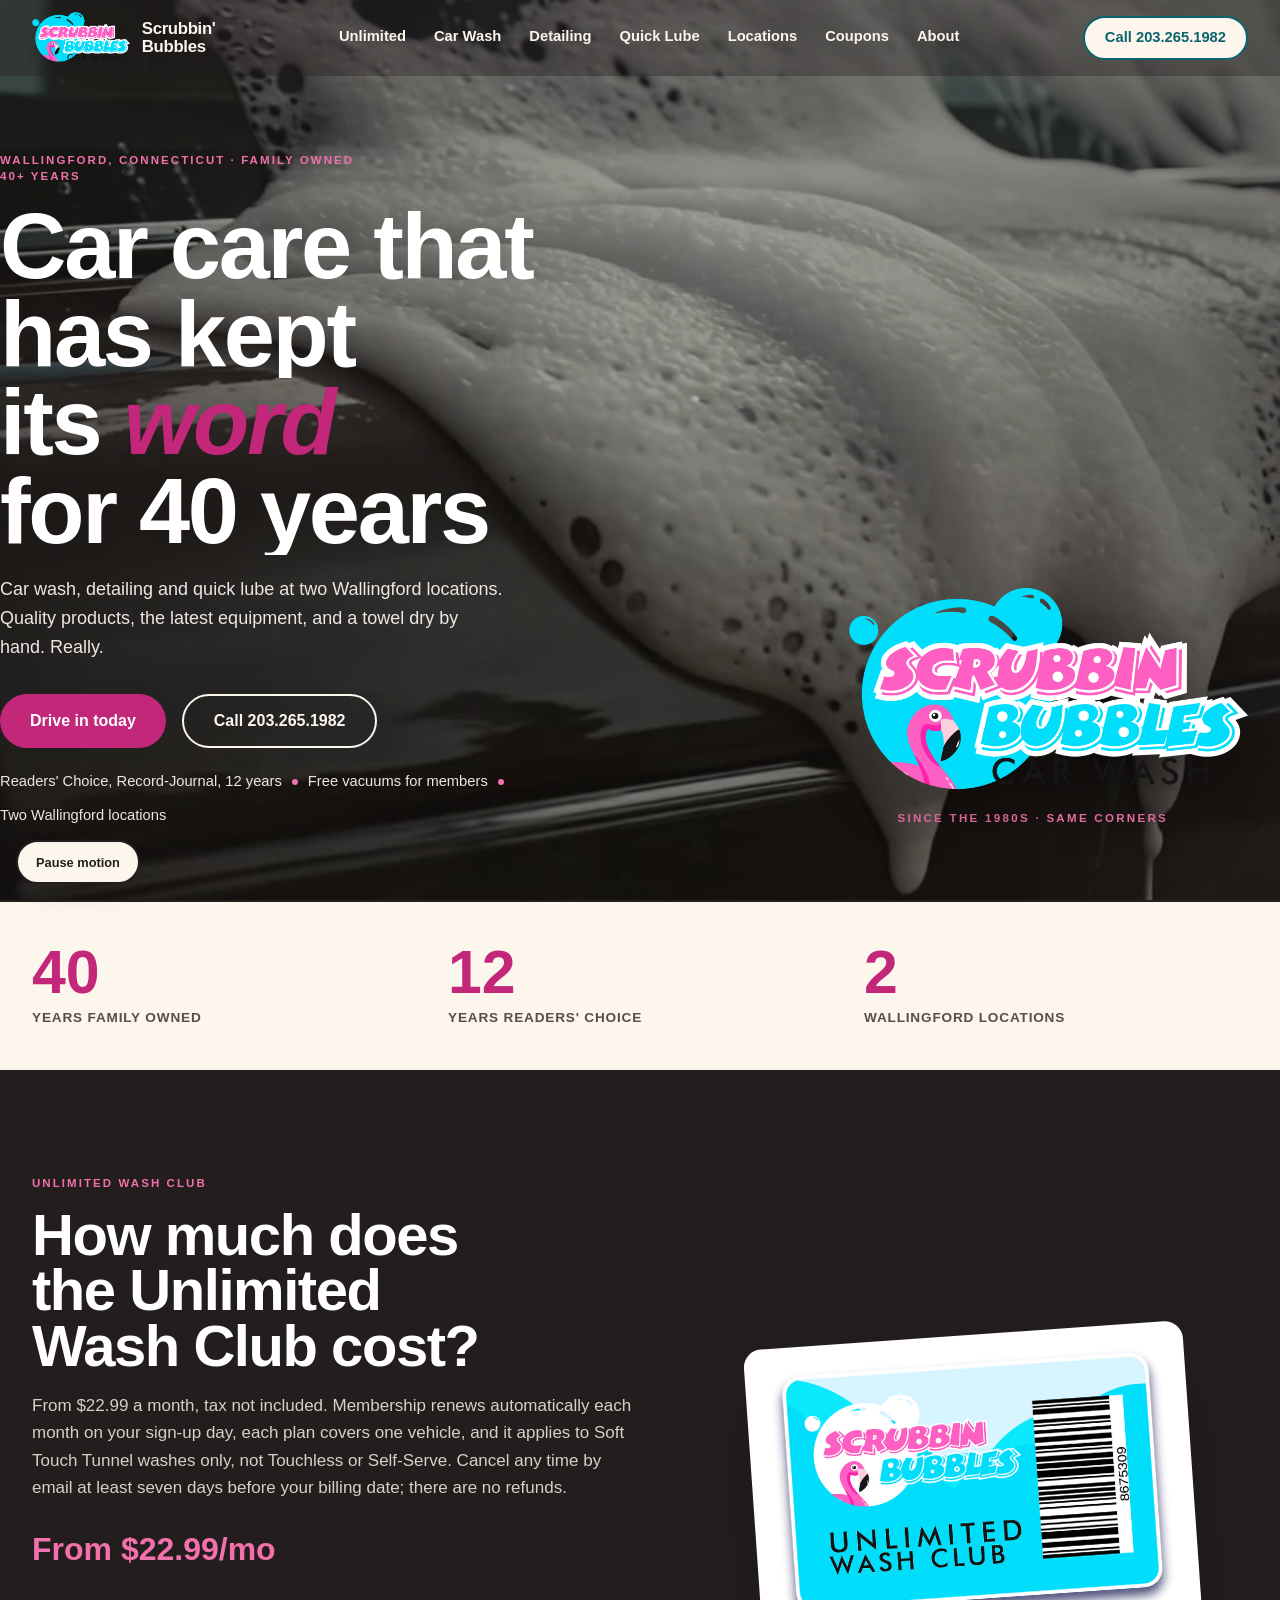
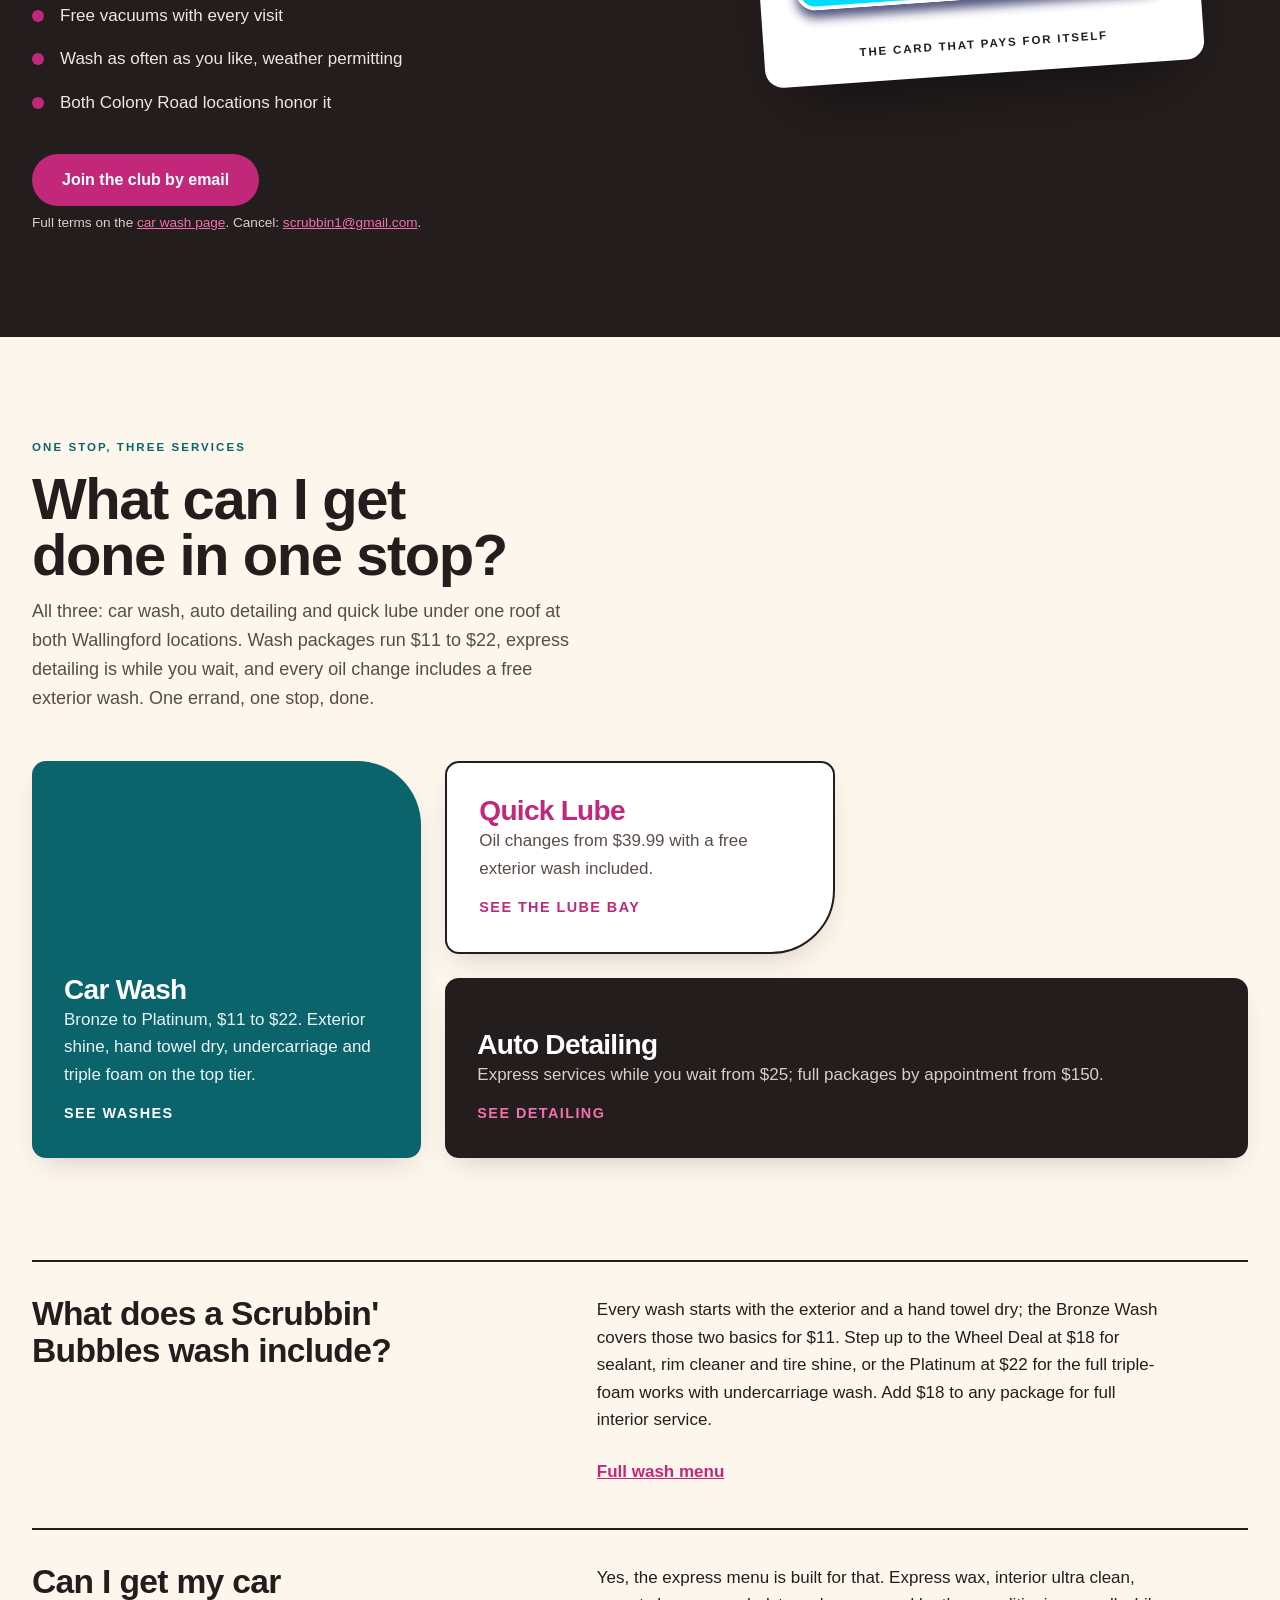
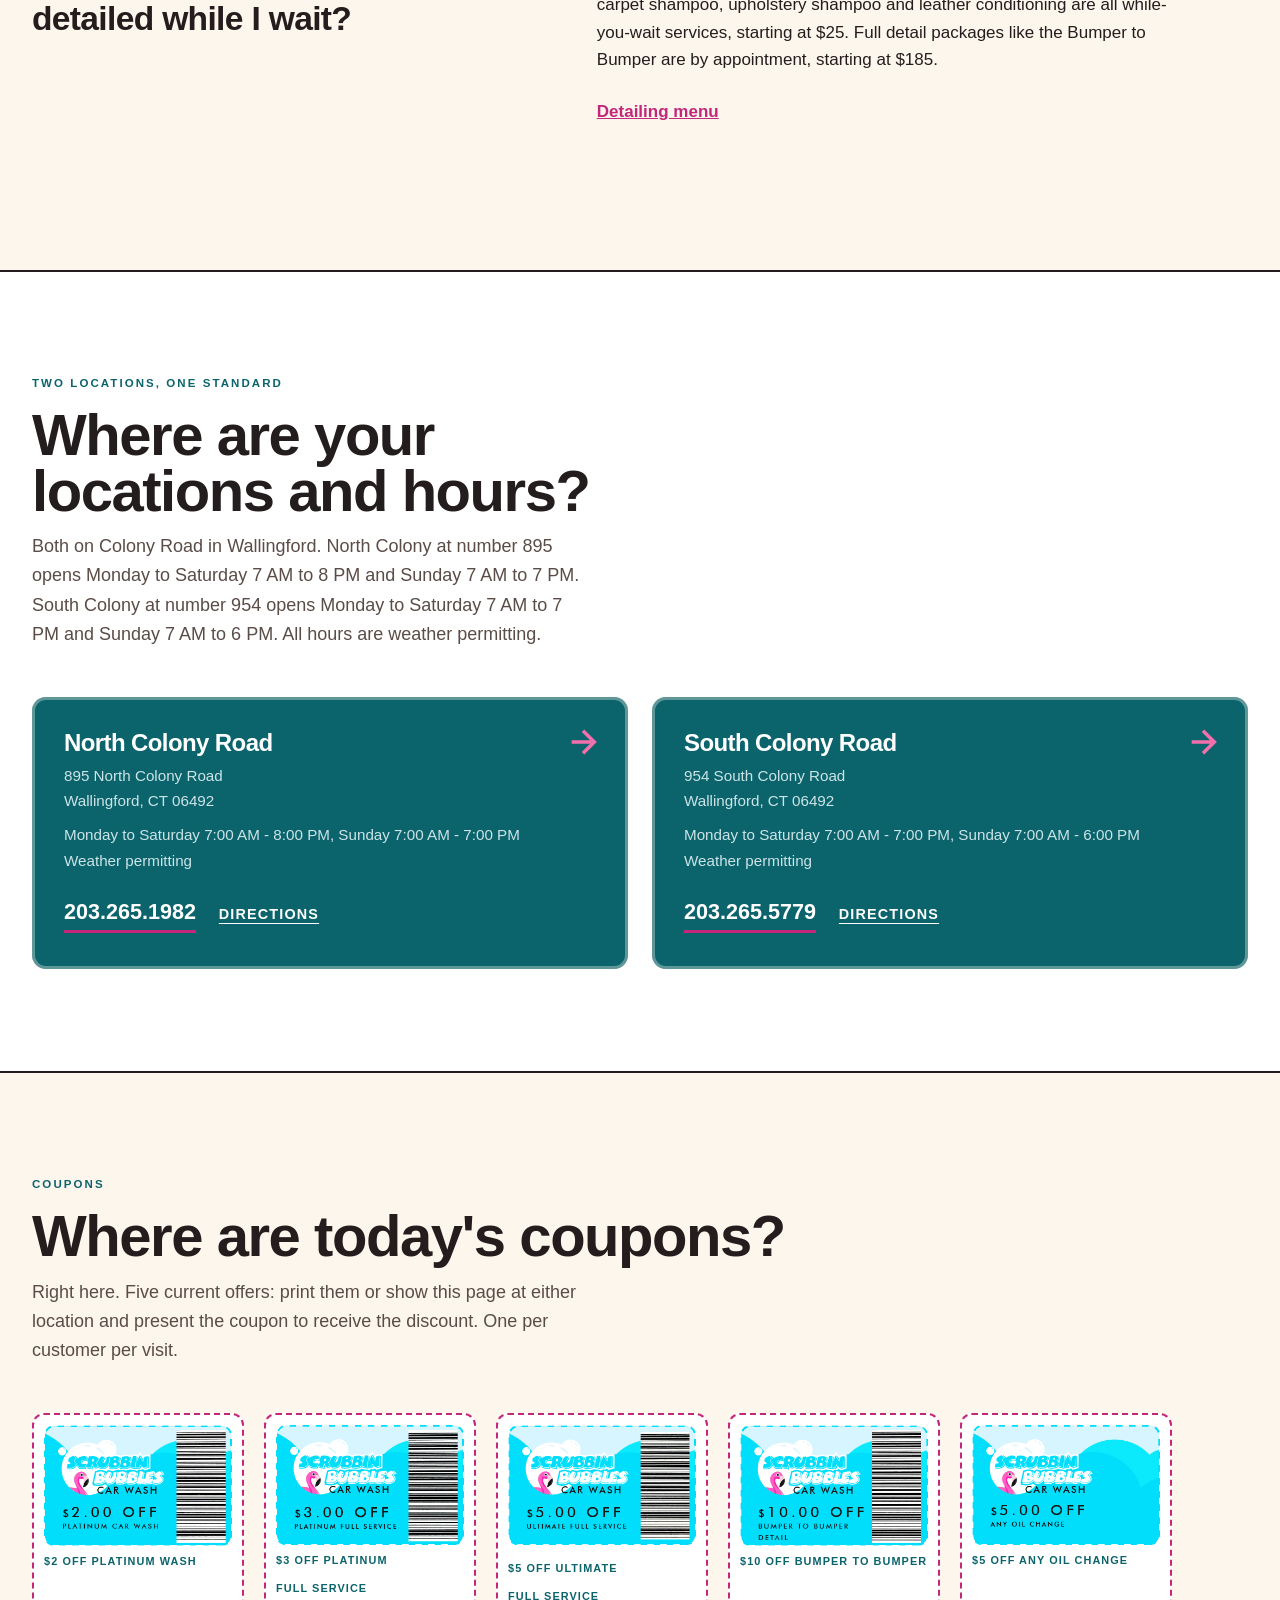
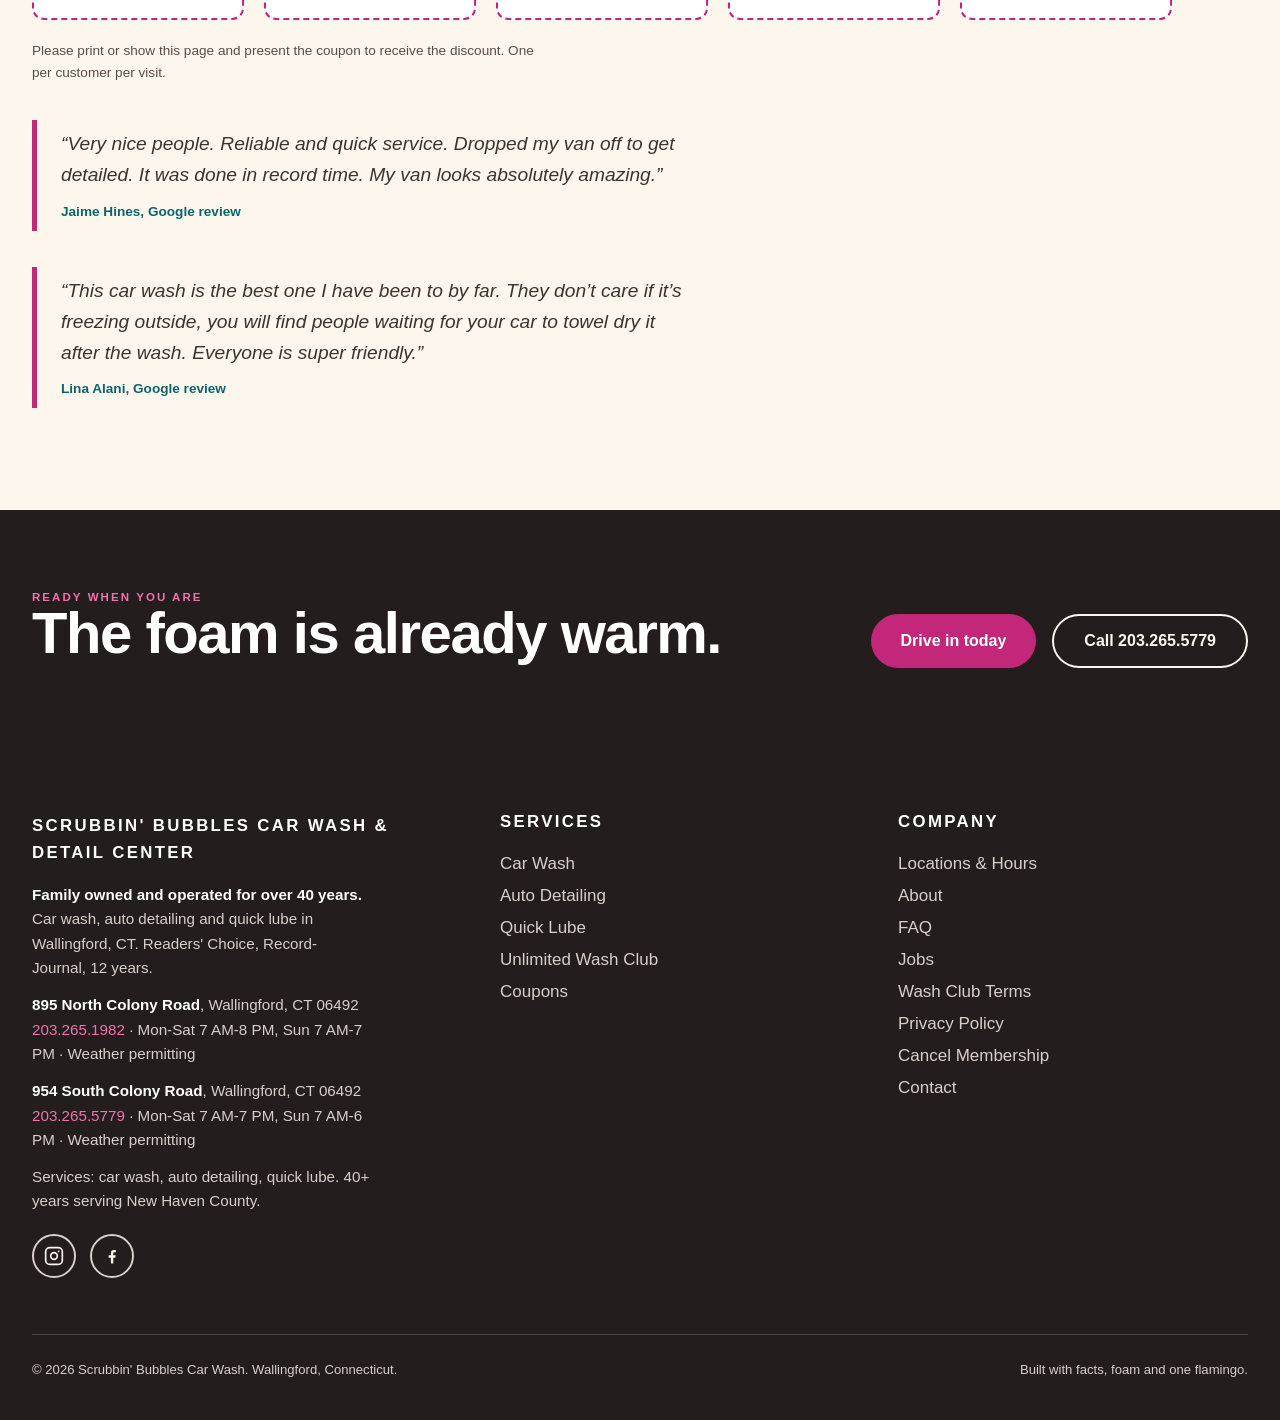
==== index.html @ e3d6b5d7 "cinematic site engine v2 build" ====
<!DOCTYPE html>
<html lang="en">
<head>
<meta charset="utf-8">
<meta name="viewport" content="width=device-width, initial-scale=1">
<title>Car Wash &amp; Detailing in North Haven, CT | Scrubbin' Bubbles</title>
<meta name="description" content="40+ years keeping cars spotless in North Haven and Wallingford. Wash, detail and quick lube at one stop. See today's coupons.">
<meta name="build-id" content="scrubbinbubbles-2026-09-23">
<link rel="canonical" href="https://www.scrubbinbubblescarwash.com/">
<meta property="og:type" content="website">
<meta property="og:site_name" content="Scrubbin' Bubbles Car Wash">
<meta property="og:title" content="Car Wash &amp; Detailing in North Haven, CT | Scrubbin' Bubbles">
<meta property="og:description" content="40+ years keeping cars spotless in North Haven and Wallingford. Wash, detail and quick lube at one stop. See today's coupons.">
<meta property="og:url" content="https://www.scrubbinbubblescarwash.com/">
<meta property="og:image" content="https://www.scrubbinbubblescarwash.com/assets/og/home.jpg">
<meta property="og:image:width" content="1200">
<meta property="og:image:height" content="630">
<meta name="twitter:card" content="summary_large_image">
<meta name="twitter:title" content="Car Wash &amp; Detailing in North Haven, CT | Scrubbin' Bubbles">
<meta name="twitter:description" content="40+ years keeping cars spotless in North Haven and Wallingford. Wash, detail and quick lube at one stop. See today's coupons.">
<meta name="twitter:image" content="https://www.scrubbinbubblescarwash.com/assets/og/home.jpg">
<link rel="icon" type="image/png" sizes="32x32" href="assets/favicon-32.png">
<link rel="icon" type="image/png" href="assets/favicon.png">
<link rel="apple-touch-icon" href="assets/apple-touch-icon.png">
<link rel="preload" href="assets/fonts/bricolage-normal.woff2" as="font" type="font/woff2" crossorigin>
<link rel="preload" href="assets/fonts/publicsans-normal.woff2" as="font" type="font/woff2" crossorigin>
<link rel="stylesheet" href="css/styles.css">
<script type="application/ld+json">
{
  "@context": "https://schema.org",
  "@graph": [
    {
      "@type": "AutoWash",
      "url": "https://www.scrubbinbubblescarwash.com/locations/",
      "image": "https://www.scrubbinbubblescarwash.com/assets/og/locations.jpg",
      "priceRange": "$11-$185",
      "@id": "https://www.scrubbinbubblescarwash.com/locations/#north-colony",
      "name": "Scrubbin Bubbles Car Wash & Detail Center - North Colony Road",
      "address": {
        "@type": "PostalAddress",
        "streetAddress": "895 North Colony Road",
        "addressLocality": "Wallingford",
        "addressRegion": "CT",
        "postalCode": "06492",
        "addressCountry": "US"
      },
      "telephone": "+1-203-265-1982",
      "description": "Car wash, auto detailing and quick lube. Hours are weather permitting.",
      "openingHoursSpecification": [
        {
          "@type": "OpeningHoursSpecification",
          "dayOfWeek": [
            "Monday",
            "Tuesday",
            "Wednesday",
            "Thursday",
            "Friday",
            "Saturday"
          ],
          "opens": "07:00",
          "closes": "20:00"
        },
        {
          "@type": "OpeningHoursSpecification",
          "dayOfWeek": "Sunday",
          "opens": "07:00",
          "closes": "19:00"
        }
      ]
    },
    {
      "@type": "AutoWash",
      "url": "https://www.scrubbinbubblescarwash.com/locations/",
      "image": "https://www.scrubbinbubblescarwash.com/assets/og/locations.jpg",
      "priceRange": "$11-$185",
      "@id": "https://www.scrubbinbubblescarwash.com/locations/#south-colony",
      "name": "Scrubbin Bubbles Car Wash & Detail Center - South Colony Road",
      "address": {
        "@type": "PostalAddress",
        "streetAddress": "954 South Colony Road",
        "addressLocality": "Wallingford",
        "addressRegion": "CT",
        "postalCode": "06492",
        "addressCountry": "US"
      },
      "telephone": "+1-203-265-5779",
      "description": "Car wash, auto detailing and quick lube. Hours are weather permitting.",
      "openingHoursSpecification": [
        {
          "@type": "OpeningHoursSpecification",
          "dayOfWeek": [
            "Monday",
            "Tuesday",
            "Wednesday",
            "Thursday",
            "Friday",
            "Saturday"
          ],
          "opens": "07:00",
          "closes": "19:00"
        },
        {
          "@type": "OpeningHoursSpecification",
          "dayOfWeek": "Sunday",
          "opens": "07:00",
          "closes": "18:00"
        }
      ]
    },
    {
      "@type": "Organization",
      "@id": "https://www.scrubbinbubblescarwash.com/#org",
      "name": "Scrubbin Bubbles Car Wash & Detail Center",
      "url": "https://www.scrubbinbubblescarwash.com/",
      "logo": "https://www.scrubbinbubblescarwash.com/assets/logo.png",
      "email": "scrubbin1@gmail.com",
      "sameAs": [
        "https://www.facebook.com/profile.php?id=100060578054810",
        "https://www.instagram.com/scrubbinbubblescarwash/"
      ]
    },
    {
      "@type": "WebSite",
      "@id": "https://www.scrubbinbubblescarwash.com/#site",
      "name": "Scrubbin' Bubbles Car Wash",
      "url": "https://www.scrubbinbubblescarwash.com/",
      "publisher": {
        "@id": "https://www.scrubbinbubblescarwash.com/#org"
      }
    }
  ]
}
</script>
</head>
<body>
<a class="skip" href="#main">Skip to content</a>
<header class="site-head">
  <div class="bar">
    <a class="brand" href="/" aria-label="Scrubbin' Bubbles Car Wash home">
      <img src="assets/logo.png" alt="Scrubbin' Bubbles flamingo logo" width="1486" height="790">
      <b>Scrubbin'<br>Bubbles</b>
    </a>
    <nav aria-label="Primary">
      <ul class="nav-links"><li><a href="/#wash-club">Unlimited</a></li><li><a href="/car-wash/">Car Wash</a></li><li><a href="/detailing/">Detailing</a></li><li><a href="/quick-lube/">Quick Lube</a></li><li><a href="/locations/">Locations</a></li><li><a href="/#coupons">Coupons</a></li><li><a href="/about/">About</a></li></ul>
    </nav>
    <a class="phone-pill" href="tel:+12032651982">Call&nbsp;203.265.1982</a>
    <button type="button" class="menu-btn" id="menuBtn" aria-expanded="false" aria-controls="mobilePanel">Menu</button>
  </div>
</header>
<nav class="mobile-panel" id="mobilePanel" aria-label="Mobile">
  <ul><li><a href="/#wash-club">Unlimited</a></li><li><a href="/car-wash/">Car Wash</a></li><li><a href="/detailing/">Detailing</a></li><li><a href="/quick-lube/">Quick Lube</a></li><li><a href="/locations/">Locations</a></li><li><a href="/#coupons">Coupons</a></li><li><a href="/about/">About</a></li><li><a href="tel:+12032651982">Call&nbsp;203.265.1982</a></li></ul>
</nav>
<main id="main">

<section class="hero">
  <div class="hero-media">
    <video autoplay muted loop playsinline preload="metadata" poster="assets/poster.jpg" aria-hidden="true" tabindex="-1">
      <source src="assets/hero_loop.mp4" type="video/mp4">
    </video>
    <div class="hero-scrim"></div>
  </div>
  <div class="hero-in wrap">
    <div class="hero-grid">
      <div>
        <p class="eyebrow on-ink">Wallingford, Connecticut · Family owned 40+ years</p>
        <h1 class="disp " data-mask><span class="mask"><span class="mask-in">Car care that has kept</span></span><span class="mask"><span class="mask-in">its <em class="swash">word</em></span></span><span class="mask"><span class="mask-in">for 40 years</span></span></h1>
        <p class="lede">Car wash, detailing and quick lube at two Wallingford locations. Quality products, the latest equipment, and a towel dry by hand. Really.</p>
        <div class="hero-ctas">
          <a class="btn btn-primary" href="/locations/">Drive in today</a>
          <a class="btn btn-ghost" href="tel:+12032651982">Call&nbsp;203.265.1982</a>
        </div>
        <p class="proofline"><span>Readers' Choice, Record-Journal, 12 years</span><span class="dot"></span><span>Free vacuums for members</span><span class="dot"></span><span>Two Wallingford locations</span></p>
      </div>
      <div class="perch">
        <img src="assets/logo.png" alt="The Scrubbin' Bubbles flamingo, perched in its bubble" width="1486" height="790" fetchpriority="high">
        <p class="since">Since the 1980s · Same corners</p>
      </div>
    </div>
  </div>
</section>

<div class="strip">
  <div class="wrap strip-grid">
    <div class="stat"><b class="num" data-count="40" data-suffix="+">40+</b><span>Years family owned</span></div>
    <div class="stat"><b class="num" data-count="12">12</b><span>Years Readers' Choice</span></div>
    <div class="stat"><b class="num" data-count="2">2</b><span>Wallingford locations</span></div>
  </div>
</div>

<section class="club on-ink" id="wash-club">
  <div class="wrap club-grid">
    <div>
      <p class="eyebrow on-ink">Unlimited Wash Club</p>
      <h2 class="disp">How much does the Unlimited Wash Club cost?</h2>
      <p class="ans">From $22.99 a month, tax not included. Membership renews automatically each month on your sign-up day, each plan covers one vehicle, and it applies to Soft Touch Tunnel washes only, not Touchless or Self-Serve. Cancel any time by email at least seven days before your billing date; there are no refunds.</p>
      <p class="price num">From $22.99/mo</p>
      <ul class="perks">
        <li>Free vacuums with every visit</li>
        <li>Wash as often as you like, weather permitting</li>
        <li>Both Colony Road locations honor it</li>
      </ul>
      <a class="btn btn-primary" href="mailto:scrubbin1@gmail.com?subject=Wash%20Club%20Signup">Join the club by email</a>
      <p class="terms-note">Full terms on the <a href="/car-wash/#terms">car wash page</a>. Cancel: <a href="mailto:scrubbin1@gmail.com?subject=Membership%20Cancellation">scrubbin1@gmail.com</a>.</p>
    </div>
    <figure class="club-plate rise">
      <img src="assets/membership_card_art.png" alt="Scrubbin' Bubbles wash club membership card art" width="1200" height="804" loading="lazy">
      <figcaption>The card that pays for itself</figcaption>
    </figure>
  </div>
</section>

<section id="services">
  <div class="wrap">
    <div class="sec-head">
      <p class="eyebrow">One stop, three services</p>
      <h2 class="disp">What can I get done in one stop?</h2>
      <p class="lede">All three: car wash, auto detailing and quick lube under one roof at both Wallingford locations. Wash packages run $11 to $22, express detailing is while you wait, and every oil change includes a free exterior wash. One errand, one stop, done.</p>
    </div>
    <div class="tiles" data-rises>
      <a class="tile-wash rise" href="/car-wash/">
        <h3>Car Wash</h3>
        <p>Bronze to Platinum, $11 to $22. Exterior shine, hand towel dry, undercarriage and triple foam on the top tier.</p>
        <span class="tile-go">See washes</span>
      </a>
      <a class="tile-lube rise" href="/quick-lube/">
        <h3>Quick Lube</h3>
        <p>Oil changes from $39.99 with a free exterior wash included.</p>
        <span class="tile-go">See the lube bay</span>
      </a>
      <a class="tile-detail rise" href="/detailing/">
        <h3>Auto Detailing</h3>
        <p>Express services while you wait from $25; full packages by appointment from $150.</p>
        <span class="tile-go">See detailing</span>
      </a>
    </div>
  </div>
</section>

<section class="pt-0">
  <div class="wrap">
    <div class="qa reveal"><h2>What does a Scrubbin' Bubbles wash include?</h2><div class="ans"><p>Every wash starts with the exterior and a hand towel dry; the Bronze Wash covers those two basics for $11. Step up to the Wheel Deal at $18 for sealant, rim cleaner and tire shine, or the Platinum at $22 for the full triple-foam works with undercarriage wash. Add $18 to any package for full interior service.</p><a class="go" href="/car-wash/">Full wash menu</a></div></div>
    <div class="qa reveal"><h2>Can I get my car detailed while I wait?</h2><div class="ans"><p>Yes, the express menu is built for that. Express wax, interior ultra clean, carpet shampoo, upholstery shampoo and leather conditioning are all while-you-wait services, starting at $25. Full detail packages like the Bumper to Bumper are by appointment, starting at $185.</p><a class="go" href="/detailing/">Detailing menu</a></div></div>
  </div>
</section>

<section id="locations" class="band-white band-edges">
  <div class="wrap">
    <div class="sec-head">
      <p class="eyebrow">Two locations, one standard</p>
      <h2 class="disp">Where are your locations and hours?</h2>
      <p class="lede">Both on Colony Road in Wallingford. North Colony at number 895 opens Monday to Saturday 7 AM to 8 PM and Sunday 7 AM to 7 PM. South Colony at number 954 opens Monday to Saturday 7 AM to 7 PM and Sunday 7 AM to 6 PM. All hours are weather permitting.</p>
    </div>
    <div class="signs" data-rises>
      <div class="sign-n rise">
  <svg class="sign-arrow" viewBox="0 0 24 24" fill="none" stroke="#f270ac" stroke-width="2.5" aria-hidden="true"><path d="M4 12h14M12 4l8 8-8 8"/></svg>
  <h3>North Colony Road</h3>
  <p>895 North Colony Road<br>Wallingford, CT 06492</p>
  <p class="sign-hrs num">Monday to Saturday 7:00 AM - 8:00 PM, Sunday 7:00 AM - 7:00 PM<br>Weather permitting</p>
  <a class="sign-tel num" href="tel:+12032651982">203.265.1982</a>
  <a class="sign-dir" href="https://www.google.com/maps/place/895+N+Colony+Rd,+Wallingford,+CT+06492" rel="noopener">Directions </a>
</div>
      <div class="sign-s rise">
  <svg class="sign-arrow" viewBox="0 0 24 24" fill="none" stroke="#f270ac" stroke-width="2.5" aria-hidden="true"><path d="M4 12h14M12 4l8 8-8 8"/></svg>
  <h3>South Colony Road</h3>
  <p>954 South Colony Road<br>Wallingford, CT 06492</p>
  <p class="sign-hrs num">Monday to Saturday 7:00 AM - 7:00 PM, Sunday 7:00 AM - 6:00 PM<br>Weather permitting</p>
  <a class="sign-tel num" href="tel:+12032655779">203.265.5779</a>
  <a class="sign-dir" href="https://www.google.com/maps/place/954+S+Colony+Rd,+Wallingford,+CT+06492" rel="noopener">Directions </a>
</div>
    </div>
  </div>
</section>

<section id="coupons">
  <div class="wrap">
    <div class="sec-head">
      <p class="eyebrow">Coupons</p>
      <h2 class="disp">Where are today's coupons?</h2>
      <p class="lede">Right here. Five current offers: print them or show this page at either location and present the coupon to receive the discount. One per customer per visit.</p>
    </div>
    <div class="coupon-rail" data-rises>
      <a class="coupon-a rise" href="assets/coupon_2.png"><img src="assets/coupon_2.png" alt="Coupon: $2.00 off Platinum Car Wash" width="346" height="222" loading="lazy"><span class="coupon-cap">$2 off Platinum Wash</span></a>
      <a class="coupon-b rise" href="assets/coupon_3.png"><img src="assets/coupon_3.png" alt="Coupon: $3.00 off Platinum Full Service" width="346" height="221" loading="lazy"><span class="coupon-cap">$3 off Platinum Full Service</span></a>
      <a class="coupon-c rise" href="assets/coupon_5.png"><img src="assets/coupon_5.png" alt="Coupon: $5.00 off Ultimate Full Service" width="346" height="236" loading="lazy"><span class="coupon-cap">$5 off Ultimate Full Service</span></a>
      <a class="coupon-d rise" href="assets/coupon_1.png"><img src="assets/coupon_1.png" alt="Coupon: $10.00 off Bumper to Bumper Detail" width="346" height="222" loading="lazy"><span class="coupon-cap">$10 off Bumper to Bumper</span></a>
      <a class="coupon-e rise" href="assets/coupon_4.png"><img src="assets/coupon_4.png" alt="Coupon: $5.00 off any oil change" width="346" height="221" loading="lazy"><span class="coupon-cap">$5 off any oil change</span></a>
    </div>
    <p class="coupon-terms">Please print or show this page and present the coupon to receive the discount. One per customer per visit.</p>
    <blockquote class="quote reveal">
      <p>&ldquo;Very nice people. Reliable and quick service. Dropped my van off to get detailed. It was done in record time. My van looks absolutely amazing.&rdquo;</p>
      <cite>Jaime Hines, Google review</cite>
    </blockquote>
    <blockquote class="quote reveal">
      <p>&ldquo;This car wash is the best one I have been to by far. They don&rsquo;t care if it&rsquo;s freezing outside, you will find people waiting for your car to towel dry it after the wash. Everyone is super friendly.&rdquo;</p>
      <cite>Lina Alani, Google review</cite>
    </blockquote>
  </div>
</section>

<section class="on-ink band-ink">
  <div class="wrap cta-band-in">
    <div>
      <p class="eyebrow on-ink">Ready when you are</p>
      <h2 class="disp cta-band-h2">The foam is already warm.</h2>
    </div>
    <div class="cta-row">
      <a class="btn btn-primary" href="/locations/">Drive in today</a>
      <a class="btn btn-ghost" href="tel:+12032655779">Call&nbsp;203.265.5779</a>
    </div>
  </div>
</section>

</main>
<footer class="site-foot">
  <div class="wrap">
    <div class="foot-grid">
      <div>
        <h2>Scrubbin' Bubbles Car Wash &amp; Detail Center</h2>
        <ul class="facts">
          <li><b>Family owned and operated for over 40 years.</b> Car wash, auto detailing and quick lube in Wallingford, CT. Readers' Choice, Record-Journal, 12 years.</li>
          <li><b>895 North Colony Road</b>, Wallingford, CT 06492<br><a href="tel:+12032651982">203.265.1982</a> · Mon-Sat 7 AM-8 PM, Sun 7 AM-7 PM · Weather permitting</li>
          <li><b>954 South Colony Road</b>, Wallingford, CT 06492<br><a href="tel:+12032655779">203.265.5779</a> · Mon-Sat 7 AM-7 PM, Sun 7 AM-6 PM · Weather permitting</li>
          <li>Services: car wash, auto detailing, quick lube. 40+ years serving New Haven County.</li>
        </ul>
        <div class="social">
          <a href="https://www.instagram.com/scrubbinbubblescarwash/" aria-label="Instagram" rel="noopener"><svg width="20" height="20" viewBox="0 0 24 24" fill="none" stroke="currentColor" stroke-width="2" aria-hidden="true"><rect x="2" y="2" width="20" height="20" rx="5"/><circle cx="12" cy="12" r="4"/><circle cx="17.5" cy="6.5" r="1" fill="currentColor" stroke="none"/></svg></a>
          <a href="https://www.facebook.com/profile.php?id=100060578054810" aria-label="Facebook" rel="noopener"><svg width="20" height="20" viewBox="0 0 24 24" fill="currentColor" aria-hidden="true"><path d="M13.5 21v-7h2.4l.6-3h-3V9.1c0-.9.3-1.5 1.6-1.5h1.5V4.9c-.3 0-1.2-.1-2.2-.1-2.2 0-3.7 1.3-3.7 3.8V11H8v3h2.7v7h2.8z"/></svg></a>
        </div>
      </div>
      <div>
        <h3>Services</h3>
        <ul class="foot-links">
          <li><a href="/car-wash/">Car Wash</a></li>
          <li><a href="/detailing/">Auto Detailing</a></li>
          <li><a href="/quick-lube/">Quick Lube</a></li>
          <li><a href="/#wash-club">Unlimited Wash Club</a></li>
          <li><a href="/#coupons">Coupons</a></li>
        </ul>
      </div>
      <div>
        <h3>Company</h3>
        <ul class="foot-links">
          <li><a href="/locations/">Locations &amp; Hours</a></li>
          <li><a href="/about/">About</a></li>
          <li><a href="/faq/">FAQ</a></li>
          <li><a href="/about/#jobs">Jobs</a></li>
          <li><a href="/car-wash/#terms">Wash Club Terms</a></li>
          <li><a href="/about/#privacy">Privacy Policy</a></li>
          <li><a href="mailto:scrubbin1@gmail.com?subject=Membership%20Cancellation">Cancel Membership</a></li>
          <li><a href="mailto:scrubbin1@gmail.com?subject=Website%20Inquiry">Contact</a></li>
        </ul>
      </div>
    </div>
    <div class="foot-base">
      <span>© 2026 Scrubbin' Bubbles Car Wash. Wallingford, Connecticut.</span>
      <span>Built with facts, foam and one flamingo.</span>
    </div>
  </div>
</footer>
<button type="button" class="motion-toggle" id="motionToggle" aria-pressed="false">Pause motion</button>
<div class="action-bar">
  <a class="action-call" href="tel:+12032651982">Call&nbsp;the&nbsp;wash</a>
  <a class="action-dir" href="https://www.google.com/maps/place/895+N+Colony+Rd,+Wallingford,+CT+06492" rel="noopener">Directions</a>
</div>
<svg class="grain" aria-hidden="true"><filter id="g"><feTurbulence type="fractalNoise" baseFrequency="0.8" numOctaves="2"/></filter><rect width="100%" height="100%" filter="url(#g)"/></svg>
<script src="js/script.js" defer></script>
</body>
</html>
---- css/styles.css ----
/* self-hosted variable fonts (latin) */
@font-face{font-family:'Bricolage Grotesque';font-style:normal;font-weight:400 800;font-display:swap;
  src:url('../assets/fonts/bricolage-normal.woff2') format('woff2')}
@font-face{font-family:'Public Sans';font-style:normal;font-weight:400 800;font-display:swap;
  src:url('../assets/fonts/publicsans-normal.woff2') format('woff2')}
@font-face{font-family:'Public Sans';font-style:italic;font-weight:400 800;font-display:swap;
  src:url('../assets/fonts/publicsans-italic.woff2') format('woff2')}
/* Scrubbin' Bubbles - Flamingo Road build (tokens.json 2026-09-23) */
:root{
  --ink:#241d1e; --paper:#fdf6ec; --pink:#c2277a; --teal:#0b646c; --pink-lt:#f270ac;
  --muted:#5a4c47; --muted-inv:#d8cfc9; --line:#eadfca;
  --ease-out:cubic-bezier(0.16,1,0.3,1); --ease-std:cubic-bezier(0.22,1,0.36,1); --ease-inout:cubic-bezier(0.65,0,0.35,1);
  --d1:150ms; --d2:250ms; --d3:400ms; --d4:700ms; --d5:900ms;
  --disp:'Bricolage Grotesque',sans-serif; --text:'Public Sans',sans-serif;
  --rad:14px; --pill:999px;
  --e2:0 12px 30px -12px rgba(36,29,30,.22);
  --e3:0 34px 70px -30px rgba(0,0,0,.55);
}
*,*::before,*::after{box-sizing:border-box;margin:0;padding:0}
html{scroll-behavior:smooth}
html.motion-off{scroll-behavior:auto}
body{font-family:var(--text);background:var(--paper);color:var(--ink);
  font-size:clamp(1rem,.96rem + .2vw,1.0625rem);line-height:1.62;text-wrap:pretty;-webkit-font-smoothing:antialiased}
img,video{max-width:100%;height:auto;display:block}
a{color:var(--pink)}
.disp{font-family:var(--disp);letter-spacing:-.025em;line-height:.96;font-weight:800;text-wrap:balance}
.num,.price,hours,.hrs,[data-count]{font-variant-numeric:tabular-nums}
.wrap{max-width:1280px;margin:0 auto;padding:0 32px}
.eyebrow{font-size:.71875rem;letter-spacing:.18em;text-transform:uppercase;font-weight:800;color:var(--teal);line-height:1.4}
.eyebrow.on-ink{color:var(--pink-lt)}
h1{font-size:clamp(3.125rem,1.6rem + 6.4vw,5.75rem)}
h2.disp{font-size:clamp(2.25rem,1.4rem + 4.2vw,3.625rem)}
h3{font-family:var(--disp);font-size:clamp(1.375rem,1.15rem + 1.1vw,1.75rem);line-height:1.15;letter-spacing:-.025em}
p{max-width:68ch}
.lede{font-size:1.125rem;color:var(--muted);max-width:56ch}
.on-ink .lede,.on-ink p{color:var(--muted-inv)}
.on-ink p a:not(.btn),.on-ink li a:not(.btn),.on-ink span a:not(.btn){color:var(--pink-lt)}
em.swash{color:var(--pink)}
.on-ink em.swash{color:var(--pink-lt)}

/* skip link */
.skip{position:absolute;left:16px;top:-64px;background:var(--ink);color:var(--paper);padding:12px 20px;border-radius:var(--pill);
  font-weight:700;text-decoration:none;z-index:200;transition:top var(--d2) var(--ease-std)}
.skip:focus{top:12px}

/* header */
.site-head{position:fixed;inset:0 0 auto 0;z-index:100;background:rgba(36,29,30,.34);transition:background var(--d2) var(--ease-std),box-shadow var(--d2) var(--ease-std)}
.site-head .bar{display:flex;align-items:center;justify-content:space-between;gap:16px;padding:12px 32px;max-width:1360px;margin:0 auto}
.site-head.scrolled,.site-head.solid{background:rgba(253,246,236,.97);box-shadow:0 1px 0 var(--ink)}
.brand{display:flex;align-items:center;gap:12px;text-decoration:none;min-height:44px}
.brand img{height:52px;width:auto}
.brand b{font-family:var(--disp);font-size:1.05rem;letter-spacing:-.02em;color:var(--ink);line-height:1.05}
.site-head:not(.scrolled):not(.solid) .brand b{color:var(--paper)}
.nav-links{display:flex;align-items:center;gap:4px;list-style:none}
.nav-links a{display:flex;align-items:center;min-height:44px;padding:6px 12px;font-weight:700;font-size:.92rem;color:var(--ink);
  text-decoration:none;border-bottom:2px solid transparent}
.site-head:not(.scrolled):not(.solid) .nav-links a{color:var(--paper)}
.nav-links a:hover{border-color:var(--pink)}
.nav-links a[aria-current="page"]{border-color:var(--pink)}
.phone-pill{display:flex;align-items:center;min-height:44px;border:2.5px solid var(--teal);color:var(--teal);padding:6px 20px;border-radius:var(--pill);
  font-weight:800;font-size:.92rem;text-decoration:none;background:var(--paper);transition:background var(--d2) var(--ease-std),color var(--d2) var(--ease-std)}
.phone-pill:hover{background:var(--teal);color:var(--paper)}
.menu-btn{display:none;min-width:44px;min-height:44px;border:2.5px solid var(--ink);background:var(--paper);border-radius:var(--pill);
  font-weight:800;font-size:.85rem;padding:6px 18px;cursor:pointer;color:var(--ink)}
.mobile-panel{display:none}

/* hero */
.hero{position:relative;min-height:100svh;display:flex;align-items:flex-end;overflow:hidden;background:var(--ink)}
.hero-media{position:absolute;inset:0}
.hero-media video{width:100%;height:100%;object-fit:cover}
.hero-scrim{position:absolute;inset:0;background:linear-gradient(100deg,rgba(36,29,30,.62) 0%,rgba(36,29,30,.34) 52%,rgba(36,29,30,.58) 100%)}
.hero-in{position:relative;width:100%;padding:120px 0 72px;color:var(--paper)}
.hero-grid{display:grid;grid-template-columns:minmax(0,1.25fr) minmax(0,.75fr);gap:40px;align-items:end}
.hero h1{color:#fff;margin:18px 0 20px;max-width:11ch}
.hero .lede{color:#efe6df}
.hero-ctas{display:flex;gap:16px;margin-top:32px;flex-wrap:wrap}
.proofline{margin-top:22px;font-size:.92rem;color:#efe6df;display:flex;gap:10px;align-items:center;flex-wrap:wrap}
.proofline .dot{width:6px;height:6px;border-radius:50%;background:var(--pink-lt)}
.perch{text-align:center;position:relative}
.perch img{width:min(400px,100%);margin:0 auto;filter:drop-shadow(0 22px 28px rgba(0,0,0,.35))}
.perch .since{margin-top:10px;font-size:.72rem;letter-spacing:.2em;text-transform:uppercase;font-weight:800;color:var(--pink-lt)}

/* buttons */
.btn{display:inline-flex;align-items:center;justify-content:center;min-height:52px;padding:12px 30px;border-radius:var(--pill);
  font-weight:800;font-size:1rem;text-decoration:none;position:relative;overflow:hidden;isolation:isolate;
  transition:transform var(--d1) var(--ease-std),color var(--d2) var(--ease-std),background var(--d2) var(--ease-std),border-color var(--d2) var(--ease-std)}
.btn::before{content:"";position:absolute;inset:0;z-index:-1;transform:translateX(-101%);transition:transform var(--d2) var(--ease-std)}
.btn:hover::before{transform:translateX(0)}
.btn:active{transform:scale(.98)}
.btn-primary{background:var(--pink);color:#fff}
.btn-primary::before{background:var(--teal)}
.btn-primary:hover{color:#fff}
.btn-ghost{border:2.5px solid currentColor;color:var(--ink);background:transparent}
.btn-ghost::before{background:var(--ink)}
.btn-ghost:hover{color:var(--paper)}
.hero .btn-ghost,.on-ink .btn-ghost{color:var(--paper)}
.hero .btn-ghost::before,.on-ink .btn-ghost::before{background:var(--paper)}
.hero .btn-ghost:hover,.on-ink .btn-ghost:hover{color:var(--ink)}
.btn-teal{background:var(--teal);color:#fff}
.btn-teal::before{background:var(--pink)}
.btn-teal:hover{color:#fff}
a:focus-visible,button:focus-visible,input:focus-visible{outline:2px solid var(--teal);outline-offset:3px}
.on-ink a:focus-visible,.hero a:focus-visible{outline-color:var(--pink-lt)}

/* sections */
section{padding:clamp(64px,8vw,128px) 0}
.sec-head{max-width:760px;margin-bottom:48px}
.sec-head h2{margin:16px 0 14px}

/* proof strip */
.strip{border-top:2px solid var(--ink);border-bottom:2px solid var(--ink);padding:40px 0;background:var(--paper)}
.strip-grid{display:grid;grid-template-columns:repeat(3,1fr);gap:32px;align-items:center}
.stat b{display:block;font-family:var(--disp);font-size:clamp(2.6rem,2rem + 2.6vw,3.8rem);line-height:1;color:var(--pink)}
.stat span{font-size:.85rem;font-weight:700;letter-spacing:.06em;text-transform:uppercase;color:var(--muted)}

/* services tiles: varied shapes */
.tiles{display:grid;grid-template-columns:repeat(3,1fr);grid-auto-rows:minmax(180px,auto);gap:24px}
.tile-wash,.tile-detail,.tile-lube{border-radius:var(--rad);padding:32px;position:relative;text-decoration:none;display:flex;flex-direction:column;justify-content:flex-end;box-shadow:var(--e2)}
.tile-wash{grid-row:span 2;background:var(--teal);color:var(--paper);border-top-right-radius:64px}
.tile-detail{grid-column:span 2;background:var(--ink);color:var(--paper)}
.tile-lube{background:#fff;border:2px solid var(--ink);border-bottom-right-radius:64px}
.tile-wash h3,.tile-detail h3,.tile-lube h3{color:inherit}
.tile-detail h3{color:#fff}.tile-wash h3{color:#fff}
.tile-wash p{color:#eaf4f5}
.tile-detail p{color:var(--muted-inv)}
.tile-lube p{color:var(--muted)}
.tile-go{margin-top:14px;font-weight:800;font-size:.9rem;letter-spacing:.1em;text-transform:uppercase}
.tile-wash .tile-go{color:#fff}
.tile-detail .tile-go{color:var(--pink-lt)}
.tile-lube .tile-go{color:var(--pink)}

/* wash board (pricing discipline) */
.board{background:#fff;border:2px solid var(--ink);border-radius:var(--rad);overflow:hidden}
.board-row{display:grid;grid-template-columns:auto 1fr auto;gap:20px;align-items:baseline;padding:22px 28px;border-bottom:1px dashed var(--line)}
.board-row:last-child{border-bottom:0}
.board-row.hot{background:#fbf2f7}
.board-row h3{font-size:1.3rem}
.board-row .what{color:var(--muted);font-size:.95rem;max-width:56ch}
.board-row .price{font-family:var(--disp);font-weight:800;font-size:1.6rem;color:var(--pink);white-space:nowrap}
.tag{display:inline-block;background:var(--pink);color:#fff;font-size:.68rem;font-weight:800;letter-spacing:.12em;text-transform:uppercase;
  border-radius:6px;padding:4px 10px;margin-left:10px;vertical-align:middle}

/* club band */
.club{background:var(--ink);color:var(--paper);position:relative;overflow:hidden}
.club-grid{display:grid;grid-template-columns:1.05fr .95fr;gap:64px;align-items:center}
.club h2{color:#fff;margin:16px 0 18px}
.club .price{font-family:var(--disp);font-weight:800;font-size:2rem;color:var(--pink-lt);margin:22px 0 6px}
.club .terms-note{font-size:.85rem;color:var(--muted-inv);margin-top:6px}
.perks{list-style:none;margin:18px 0 30px}
.perks li{padding:8px 0 8px 28px;position:relative;color:#efe6df}
.perks li::before{content:"";position:absolute;left:0;top:16px;width:12px;height:12px;border-radius:50%;background:var(--pink)}
.club-plate{transform:rotate(-6deg);background:#fff;border-radius:18px;padding:20px;box-shadow:var(--e3);max-width:440px;justify-self:center;width:100%}
.club-plate img{width:100%;border-radius:10px}
.club-plate figcaption{text-align:center;color:var(--ink);font-size:.72rem;letter-spacing:.16em;text-transform:uppercase;font-weight:800;margin-top:12px}

/* coupons */
.coupon-rail{display:flex;gap:20px;flex-wrap:wrap;margin-top:8px}
.coupon-a,.coupon-b,.coupon-c,.coupon-d,.coupon-e{background:#fff;border:2px dashed var(--pink);border-radius:12px;padding:10px;width:212px;
  text-decoration:none;color:var(--ink);transition:transform var(--d2) var(--ease-out)}
.coupon-a:hover,.coupon-b:hover,.coupon-c:hover,.coupon-d:hover,.coupon-e:hover{transform:translateY(-4px) rotate(-1deg)}
.coupon-a img,.coupon-b img,.coupon-c img,.coupon-d img,.coupon-e img{width:100%;border-radius:6px}
.coupon-cap{text-align:center;font-size:.68rem;letter-spacing:.1em;text-transform:uppercase;font-weight:800;margin-top:10px;color:var(--teal)}
.coupon-terms{font-size:.85rem;color:var(--muted);margin-top:20px}

/* road signs */
.signs{display:grid;grid-template-columns:1fr 1fr;gap:24px}
.sign-n,.sign-s{background:var(--teal);color:var(--paper);border-radius:var(--rad);padding:32px;position:relative;box-shadow:inset 0 0 0 3px rgba(253,246,236,.35)}
.sign-n h3,.sign-s h3{color:#fff;font-size:1.5rem;padding-right:44px}
.sign-arrow{position:absolute;top:28px;right:28px;width:34px;height:34px}
.sign-n p,.sign-s p{color:#cde4e7;font-size:.95rem;margin-top:8px}
.sign-hrs{margin:16px 0;font-size:.92rem;line-height:1.7}
.sign-tel{color:#fff;font-weight:800;font-size:1.35rem;text-decoration:none;border-bottom:3px solid var(--pink);display:inline-block;min-height:44px;padding-top:6px}
.sign-tel:hover{color:var(--pink-lt)}
.sign-dir{display:inline-flex;align-items:center;min-height:44px;margin-left:18px;color:#fff;font-weight:700;font-size:.9rem;letter-spacing:.08em;text-transform:uppercase;text-decoration:underline;text-underline-offset:4px}

/* quotes */
.quote{border-left:5px solid var(--pink);padding:8px 0 8px 24px;max-width:70ch;margin-top:36px}
.quote p{font-size:1.2rem;font-style:italic;color:#3d3230;max-width:60ch}
.quote cite{display:block;margin-top:10px;font-style:normal;font-size:.85rem;font-weight:700;color:var(--teal)}

/* Q and A blocks */
.qa{padding:34px 0;border-top:2px solid var(--ink);display:grid;grid-template-columns:minmax(0,.9fr) minmax(0,1.1fr);gap:32px}
.qa h2{font-family:var(--disp);font-size:clamp(1.5rem,1.2rem + 1.5vw,2.1rem);line-height:1.1;letter-spacing:-.02em;text-wrap:balance}
.qa .ans p{max-width:62ch}
.qa .ans .att{font-size:.85rem;color:var(--muted);margin-top:12px}
.qa .ans .go{margin-top:16px;display:inline-flex;align-items:center;min-height:44px;font-weight:800}

/* page hero (inner) */
.page-hero{padding:168px 0 72px;border-bottom:2px solid var(--ink);position:relative}
.page-hero h1{font-size:clamp(2.6rem,1.6rem + 4.6vw,4.4rem);max-width:16ch;margin:16px 0 18px}
.crumbs{font-size:.8rem;letter-spacing:.1em;text-transform:uppercase;font-weight:700;color:var(--muted);margin-bottom:26px}
.crumbs a{color:var(--teal);text-decoration:none}
.crumbs a:hover{text-decoration:underline}

/* map */
.map-frame{border:2px solid var(--ink);border-radius:var(--rad);overflow:hidden;background:var(--line)}
.map-frame iframe{width:100%;height:420px;border:0;display:block}

/* jobs */
.jobs-list li{margin-bottom:8px}

/* footer */
.site-foot{background:var(--ink);color:var(--paper);padding:72px 0 40px;margin-top:0}
.foot-grid{display:grid;grid-template-columns:1.2fr 1fr 1fr;gap:48px}
.site-foot h2,.site-foot h3{color:#fff;font-size:1.05rem;font-family:var(--text);letter-spacing:.14em;text-transform:uppercase;margin-bottom:16px}
.facts{list-style:none;font-size:.95rem;color:var(--muted-inv)}
.facts li{margin-bottom:12px;max-width:40ch}
.facts b{color:#fff}
.facts a{color:var(--pink-lt);text-decoration:none}
.facts a:hover{text-decoration:underline}
.foot-links{list-style:none}
.foot-links a{color:var(--muted-inv);text-decoration:none;display:inline-flex;align-items:center;min-height:32px}
.foot-links a:hover{color:#fff}
.social{display:flex;gap:14px;margin-top:20px}
.social a{display:flex;align-items:center;justify-content:center;width:44px;height:44px;border:2px solid var(--muted-inv);border-radius:50%;color:var(--paper);text-decoration:none}
.social a:hover{border-color:var(--pink-lt);color:var(--pink-lt)}
.foot-base{margin-top:56px;padding-top:24px;border-top:1px solid rgba(253,246,236,.18);display:flex;justify-content:space-between;gap:16px;flex-wrap:wrap;font-size:.82rem;color:var(--muted-inv)}
.motion-toggle{position:fixed;left:16px;bottom:16px;z-index:110;min-height:44px;padding:8px 18px;border-radius:var(--pill);
  border:2px solid var(--ink);background:var(--paper);color:var(--ink);font-weight:800;font-size:.8rem;cursor:pointer;box-shadow:var(--e2)}

/* mobile action bar */
.action-bar{display:none}
@media (max-width:720px){
  .action-bar{display:grid;grid-template-columns:1fr 1fr;gap:10px;position:fixed;left:0;right:0;bottom:0;z-index:105;
    background:var(--paper);border-top:2px solid var(--ink);padding:10px 14px calc(10px + env(safe-area-inset-bottom))}
  .action-bar a{display:flex;align-items:center;justify-content:center;min-height:48px;border-radius:var(--pill);font-weight:800;text-decoration:none}
  .action-call{background:var(--pink);color:#fff}
  .action-dir{border:2.5px solid var(--teal);color:var(--teal)}
  body{padding-bottom:78px}
  .motion-toggle{bottom:92px}
}

/* grain */
.grain{position:fixed;inset:0;pointer-events:none;z-index:90;opacity:.05}

/* motion: masked lines, reveals, rises */
.mask{display:block;overflow:hidden}
.mask-in{display:block;transform:translateY(110%);transition:transform var(--d5) var(--ease-out)}
.is-in .mask-in,.mask-in.is-in{transform:translateY(0)}
.reveal{opacity:0;transform:translateY(16px);transition:opacity var(--d4) var(--ease-std),transform var(--d4) var(--ease-std)}
.reveal.is-in{opacity:1;transform:translateY(0)}
.rise{opacity:0;transform:translateY(24px);transition:opacity var(--d4) var(--ease-std),transform var(--d4) var(--ease-std)}
.rise.is-in{opacity:1;transform:translateY(0)}
.club-plate.rise.is-in{transform:translateY(0) rotate(-4deg)}
.club-plate.rise{transform:translateY(24px) rotate(-6deg);transition:opacity var(--d5) var(--ease-out),transform var(--d5) var(--ease-out)}

/* reduced motion calms, never freezes */
@media (prefers-reduced-motion:reduce){
  html{scroll-behavior:auto}
  .mask-in{transform:none;opacity:0;transition:opacity 200ms ease-out}
  .is-in .mask-in,.mask-in.is-in{opacity:1}
  .reveal,.rise,.club-plate.rise{transform:none;opacity:0;transition:opacity 200ms ease-out}
  .reveal.is-in,.rise.is-in,.club-plate.rise.is-in{opacity:1}
  .btn,.btn::before{transition-duration:var(--d1)}
}
html.motion-off .mask-in,html.motion-off .reveal,html.motion-off .rise,html.motion-off .club-plate.rise{opacity:1;transform:none;transition:none}

/* responsive */
@media (max-width:1000px){
  .hero-grid,.club-grid{grid-template-columns:1fr;gap:36px}
  .perch img{width:min(300px,70%)}
  .tiles{grid-template-columns:1fr 1fr}
  .tile-wash{grid-row:span 1}
  .tile-detail{grid-column:span 2}
  .signs,.strip-grid{grid-template-columns:1fr}
  .qa{grid-template-columns:1fr;gap:16px}
  .foot-grid{grid-template-columns:1fr;gap:36px}
}
@media (max-width:860px){
  .nav-links{display:none}
  .menu-btn{display:inline-flex;align-items:center}
  .site-head .bar{padding:10px 20px}
  .mobile-panel{position:fixed;inset:76px 0 auto 0;z-index:99;background:var(--paper);border-bottom:2px solid var(--ink);
    transform:translateY(-12px);opacity:0;pointer-events:none;transition:transform var(--d2) var(--ease-std),opacity var(--d2) var(--ease-std)}
  .mobile-panel.open{transform:translateY(0);opacity:1;pointer-events:auto}
  .mobile-panel ul{list-style:none;padding:12px 24px 20px}
  .mobile-panel a{display:flex;align-items:center;min-height:48px;font-weight:800;font-size:1.05rem;color:var(--ink);text-decoration:none;border-bottom:1px solid var(--line)}
  .mobile-panel a:hover{color:var(--pink)}
  .phone-pill{display:none}
}
@media (max-width:640px){
  .tiles{grid-template-columns:1fr}
  .tile-detail{grid-column:span 1}
  .wrap{padding:0 20px}
  .hero-in{padding:110px 0 56px}
  .board-row{grid-template-columns:1fr auto;row-gap:6px}
  .board-row .what{grid-column:1/-1}
}

/* layout helpers (replace inline styles) */
.hero{padding:0}
.mt-24{margin-top:24px}
.my-24{margin:24px 0}
.pt-0{padding-top:0}
.band-pad{padding:88px 0}
.cta-row{display:flex;gap:16px;flex-wrap:wrap;margin-top:32px}
.band-white{background:#fff;border-top:2px solid var(--ink)}
.band-edges{border-bottom:2px solid var(--ink)}
.band-ink{background:var(--ink);padding:72px 0}
.strip-inset{border:2px solid var(--ink);border-radius:14px;padding:28px;margin-top:32px}
.cta-band-in{display:flex;gap:32px;align-items:center;justify-content:space-between;flex-wrap:wrap}
.cta-band-h2{color:#fff;font-size:clamp(1.8rem,1.4rem + 2vw,2.6rem)}
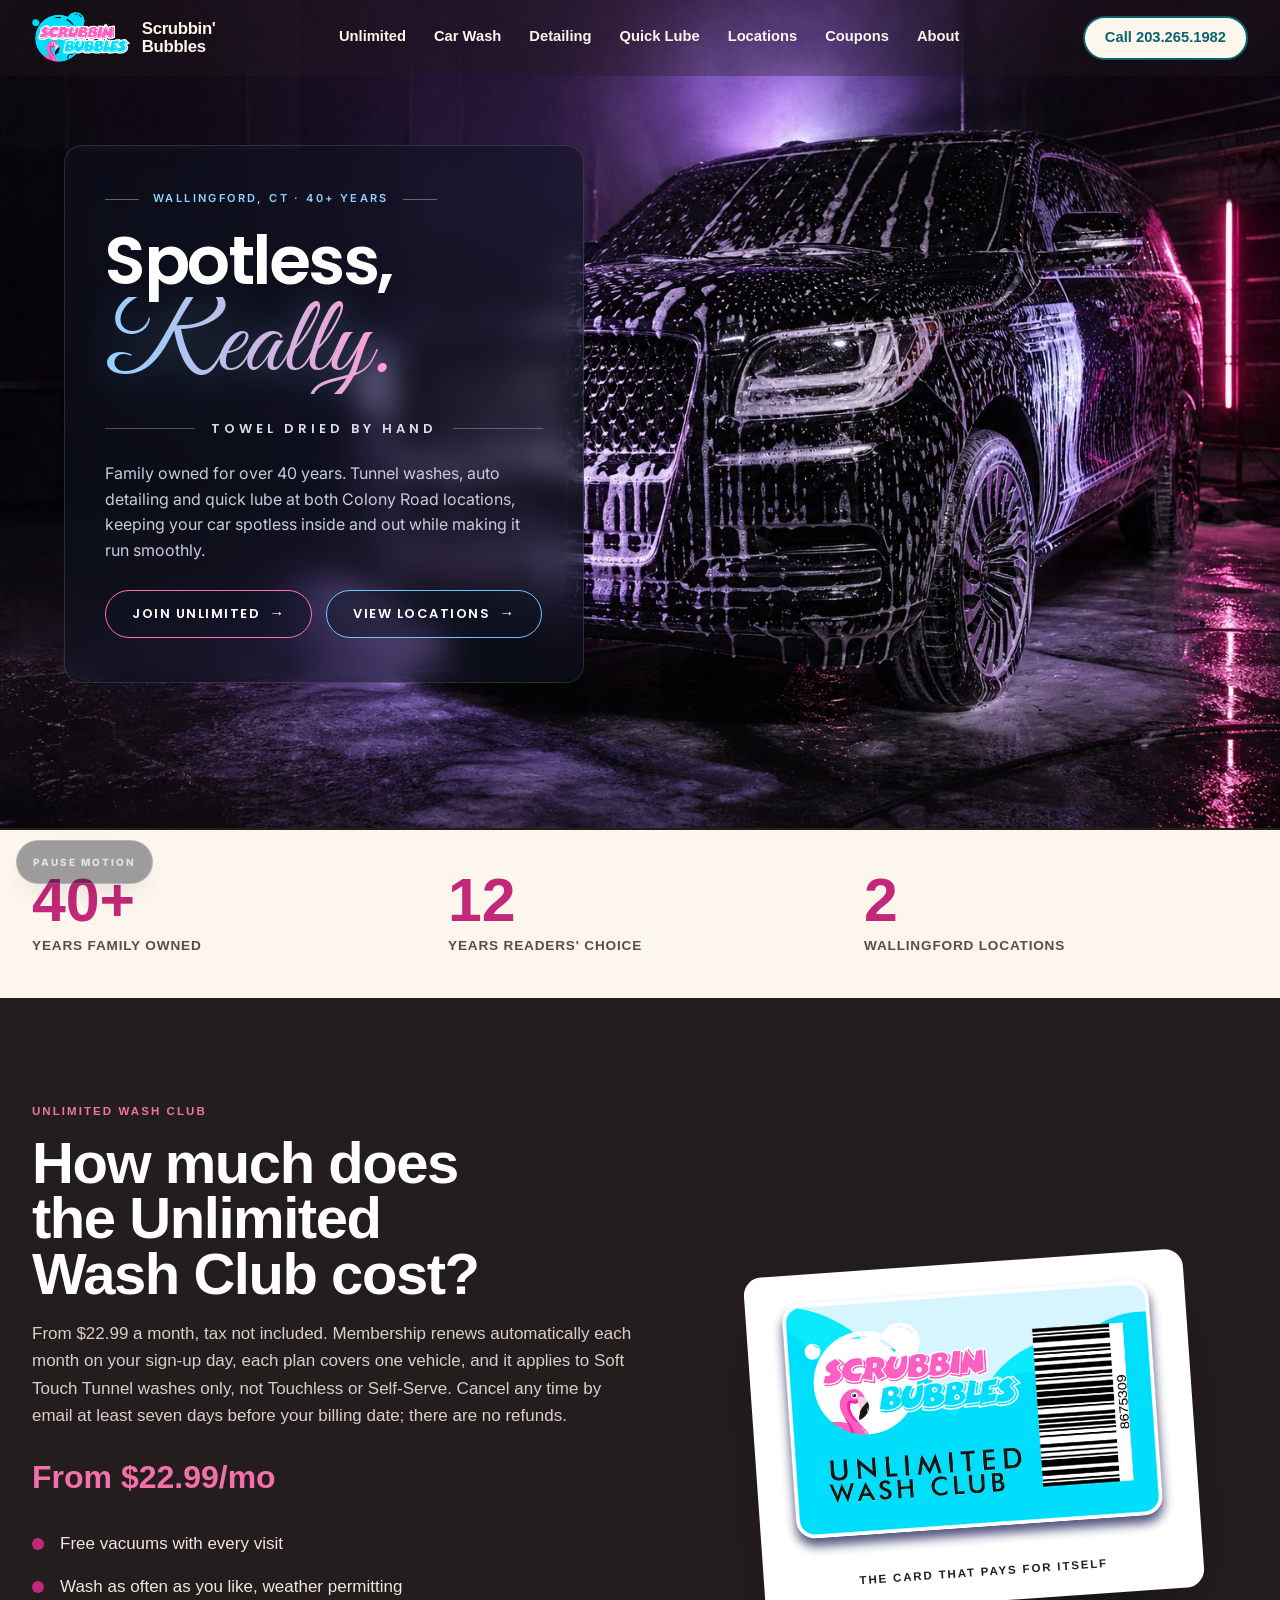
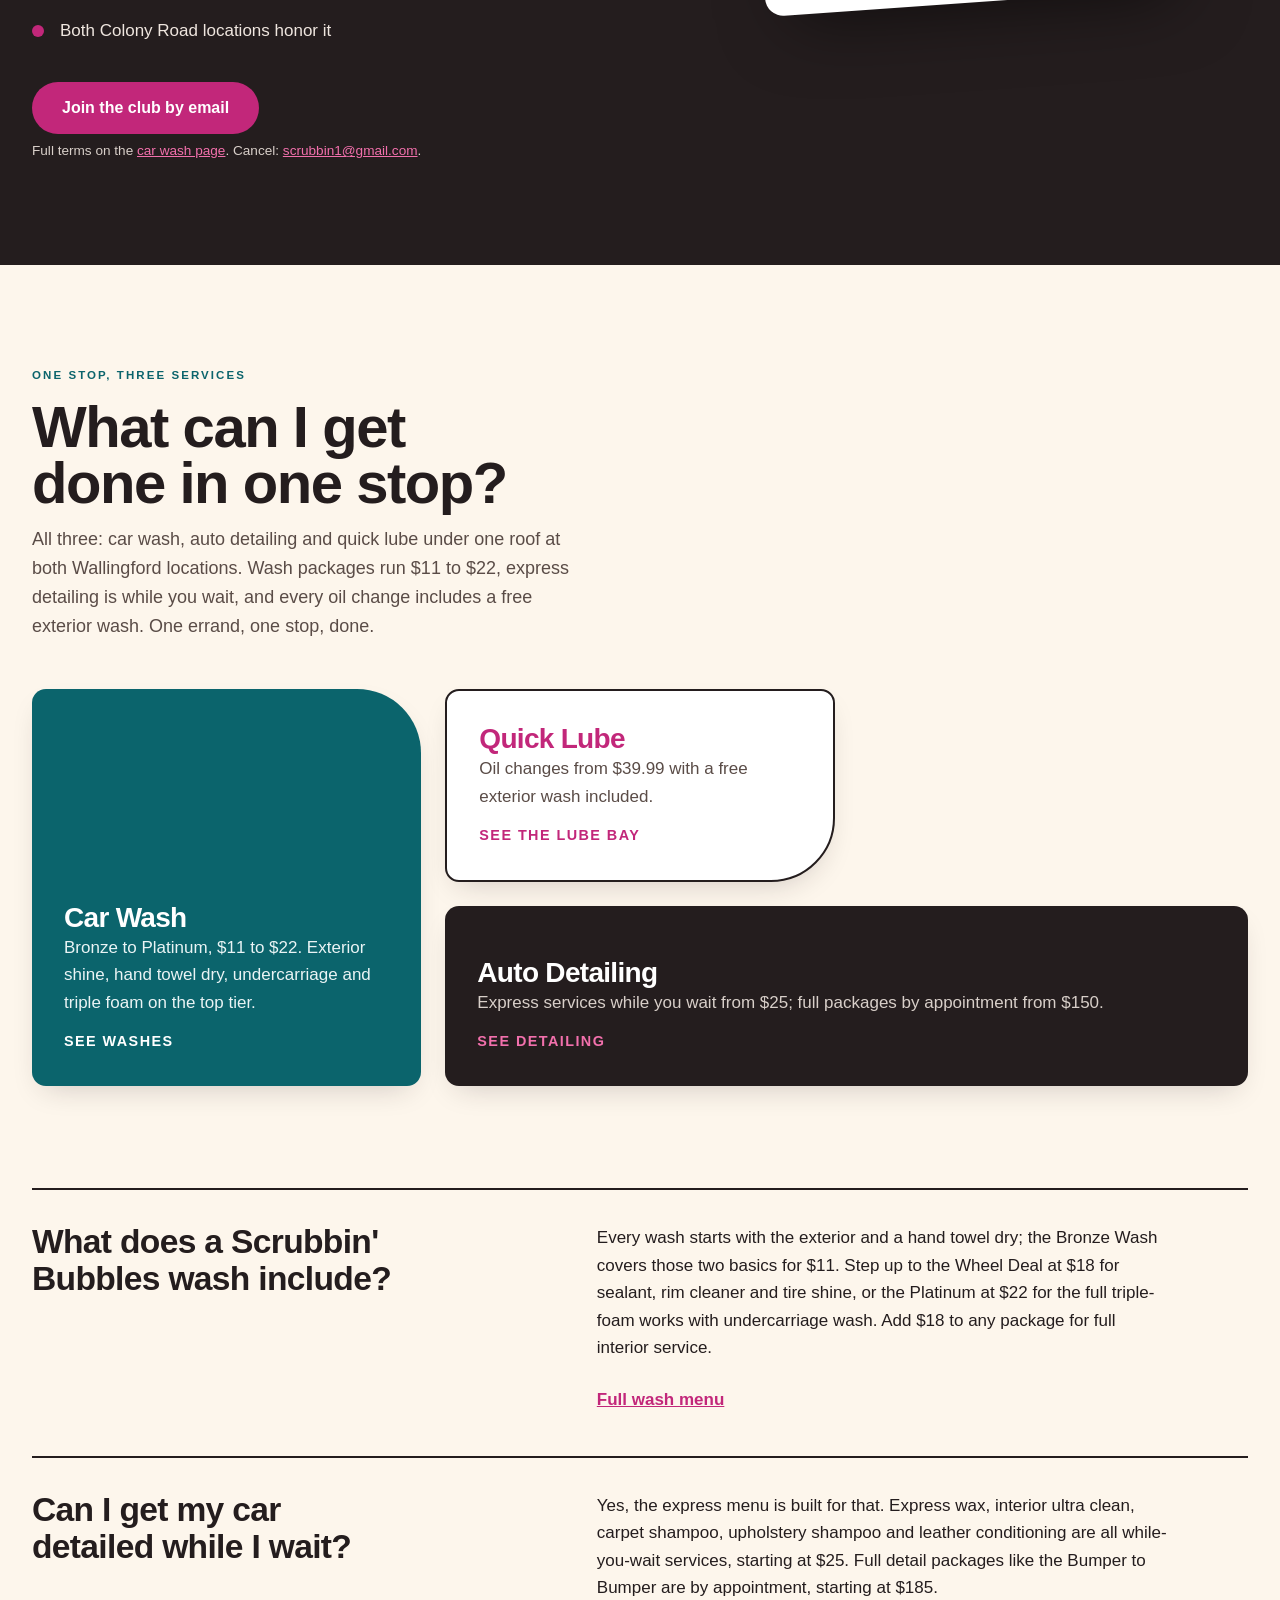
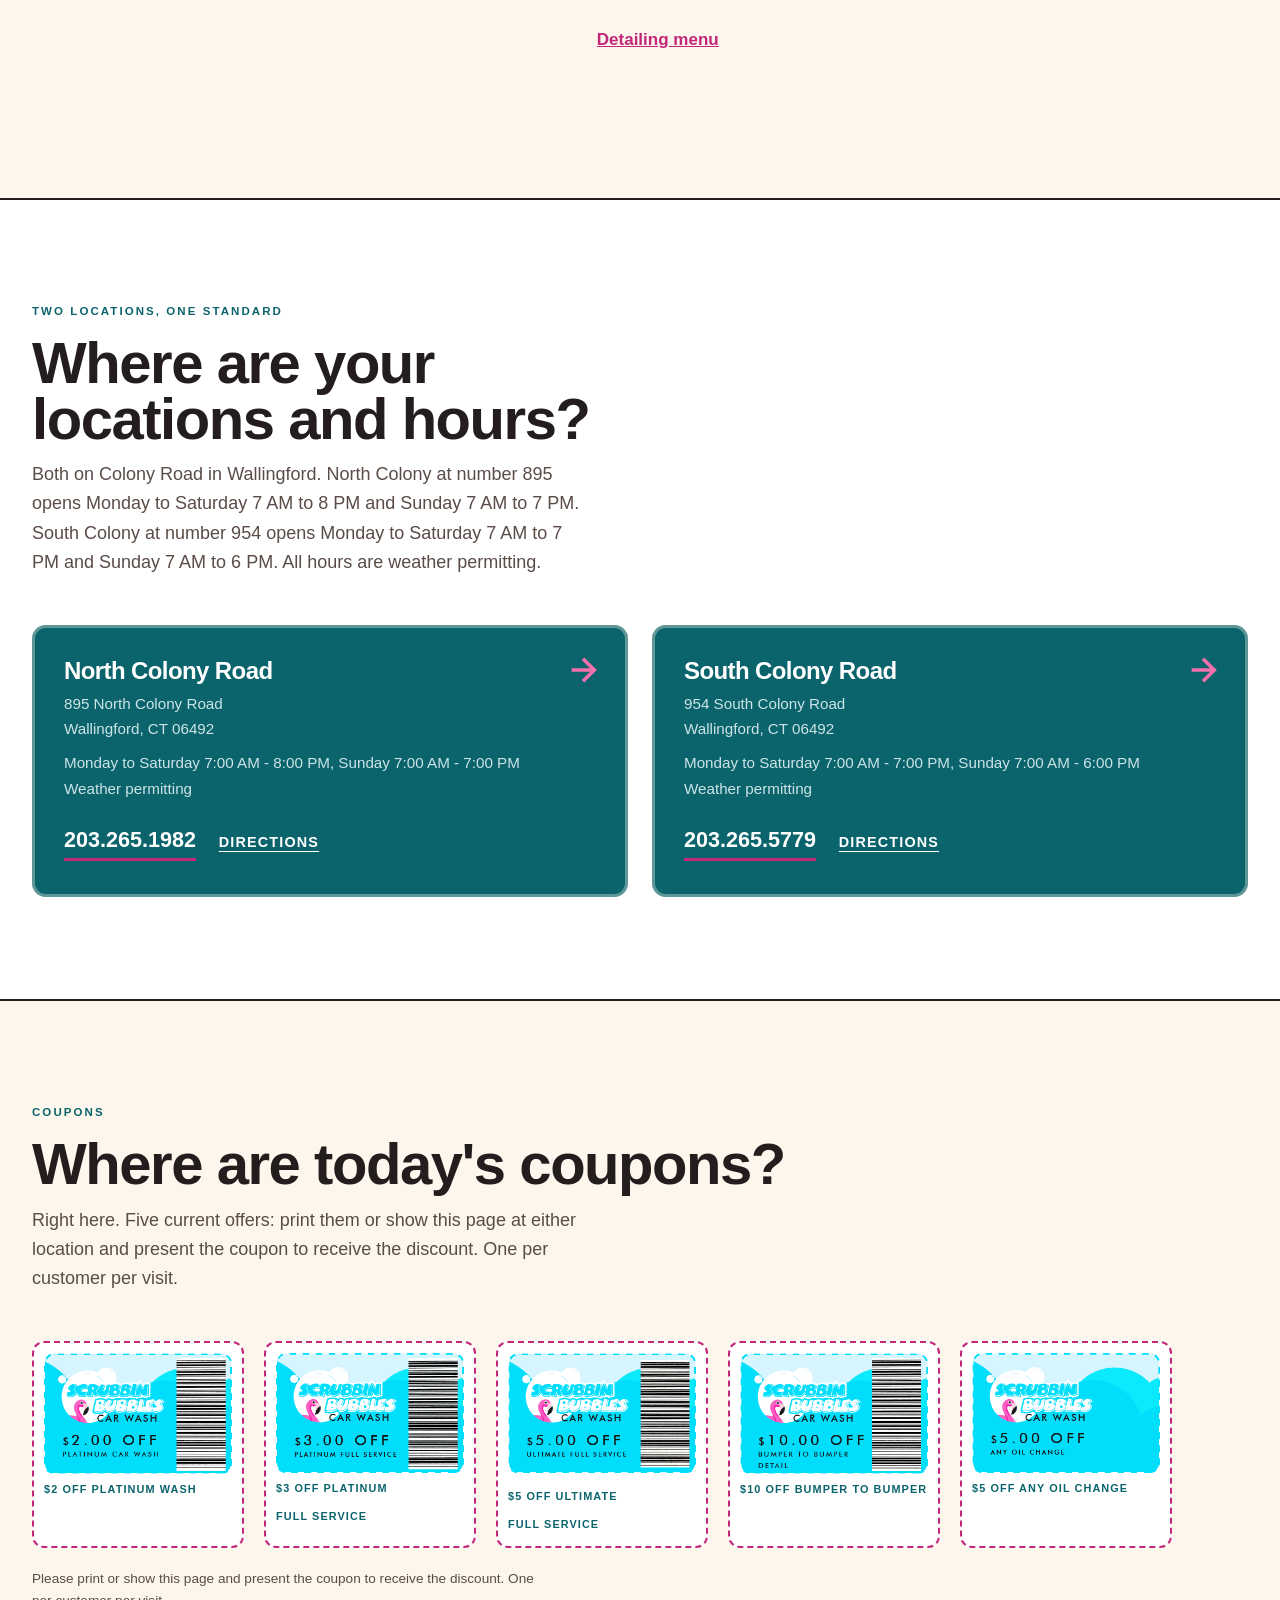
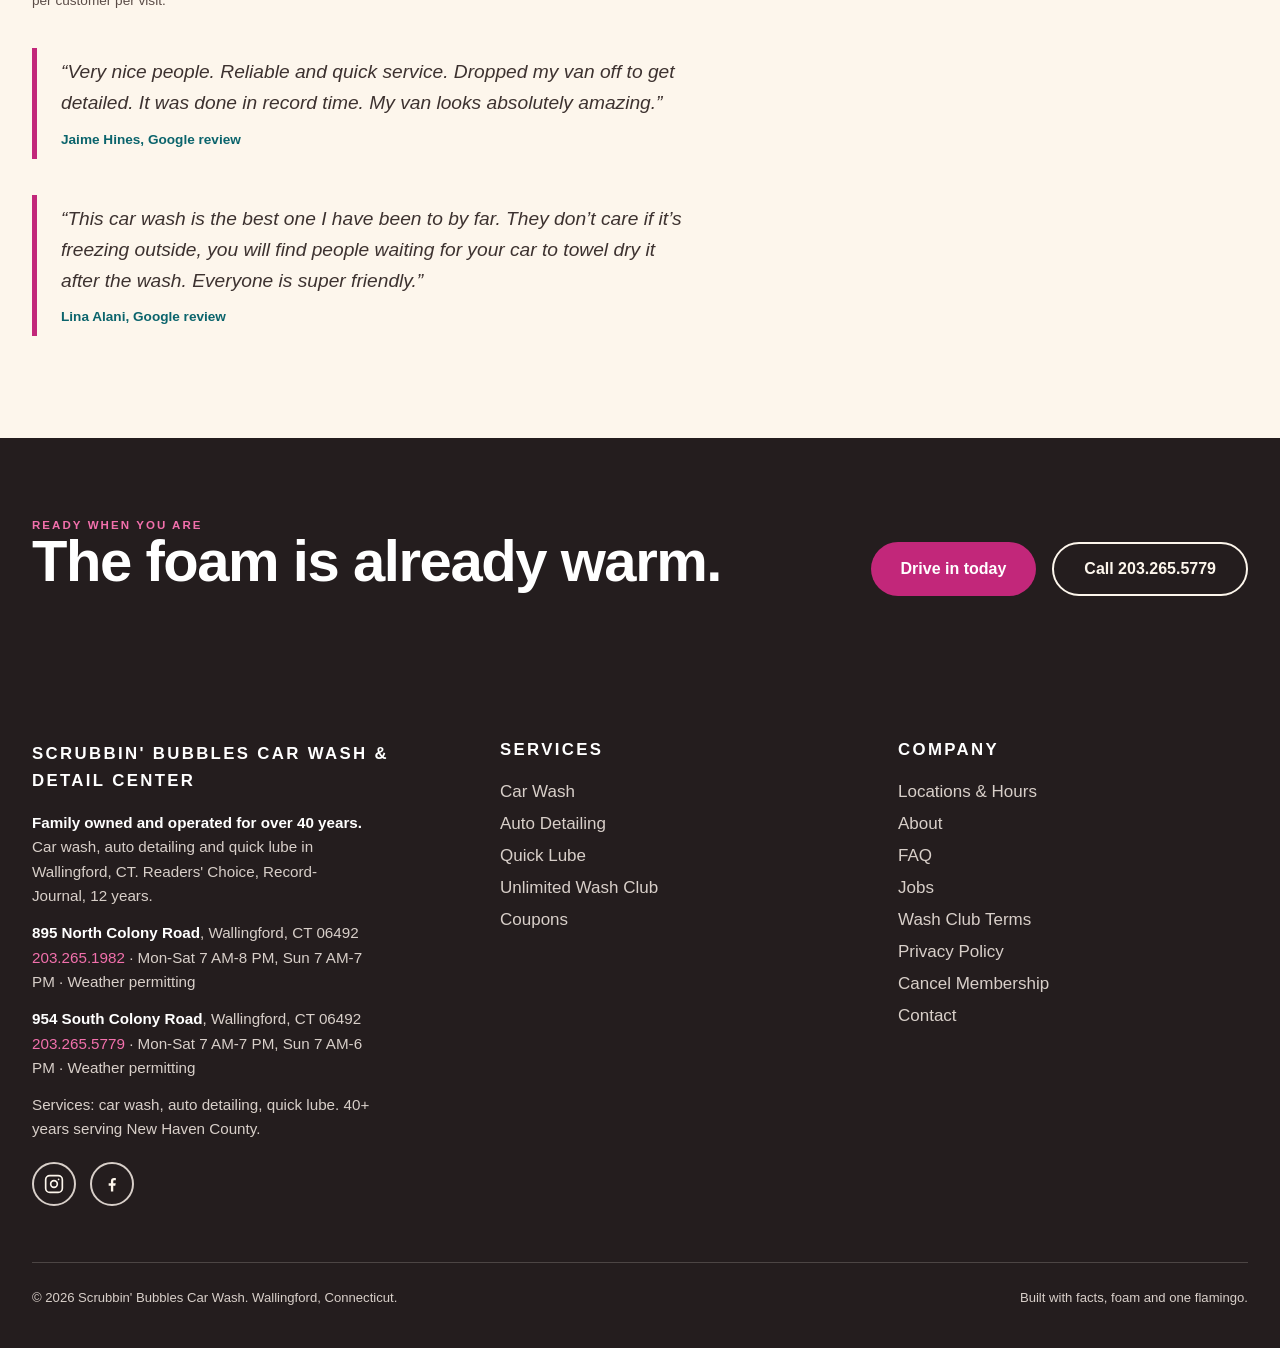
==== commit c6f4bf59: "V2 rebuild: client reference craft" ====
--- a/index.html
+++ b/index.html
@@ -1,11 +1,12 @@
 <!DOCTYPE html>
 <html lang="en">
 <head>
+<link href="https://fonts.googleapis.com/css2?family=Poppins:wght@500;600;700&family=Inter:wght@400;500;600&family=Great+Vibes&display=optional" rel="stylesheet">
 <meta charset="utf-8">
 <meta name="viewport" content="width=device-width, initial-scale=1">
 <title>Car Wash &amp; Detailing in North Haven, CT | Scrubbin' Bubbles</title>
 <meta name="description" content="40+ years keeping cars spotless in North Haven and Wallingford. Wash, detail and quick lube at one stop. See today's coupons.">
-<meta name="build-id" content="scrubbinbubbles-2026-09-23">
+<meta name="build-id" content="scrubbinbubbles-2026-09-23+v2-refcraft">
 <link rel="canonical" href="https://www.scrubbinbubblescarwash.com/">
 <meta property="og:type" content="website">
 <meta property="og:site_name" content="Scrubbin' Bubbles Car Wash">
@@ -152,32 +153,22 @@
 </nav>
 <main id="main">
 
-<section class="hero">
-  <div class="hero-media">
-    <video autoplay muted loop playsinline preload="metadata" poster="assets/poster.jpg" aria-hidden="true" tabindex="-1">
-      <source src="assets/hero_loop.mp4" type="video/mp4">
-    </video>
-    <div class="hero-scrim"></div>
-  </div>
-  <div class="hero-in wrap">
-    <div class="hero-grid">
-      <div>
-        <p class="eyebrow on-ink">Wallingford, Connecticut · Family owned 40+ years</p>
-        <h1 class="disp " data-mask><span class="mask"><span class="mask-in">Car care that has kept</span></span><span class="mask"><span class="mask-in">its <em class="swash">word</em></span></span><span class="mask"><span class="mask-in">for 40 years</span></span></h1>
-        <p class="lede">Car wash, detailing and quick lube at two Wallingford locations. Quality products, the latest equipment, and a towel dry by hand. Really.</p>
-        <div class="hero-ctas">
-          <a class="btn btn-primary" href="/locations/">Drive in today</a>
-          <a class="btn btn-ghost" href="tel:+12032651982">Call&nbsp;203.265.1982</a>
+<section class="hero-v2">
+    <img class="hero-v2-media" src="assets/img/hero-neon.jpg" alt="Black SUV covered in foam suds under neon light" width="1536" height="1024">
+    <div class="hero-v2-box">
+      <div class="hero-v2-card">
+        <p class="micro"><span class="rule"></span>Wallingford, CT &middot; 40+ Years<span class="rule"></span></p>
+        <h1 class="h-display">Spotless,<br><span class="script">Really.</span></h1>
+        <p class="flanked"><span class="rule"></span>TOWEL DRIED BY HAND<span class="rule"></span></p>
+        <p class="lede">Family owned for over 40 years. Tunnel washes, auto detailing and quick lube at both Colony Road locations, keeping your car spotless inside and out while making it run smoothly.</p>
+        <div class="pill-row">
+          <a class="pill" href="#wash-club">Join Unlimited <span class="arr">&rarr;</span></a>
+          <a class="pill alt" href="locations/">View Locations <span class="arr">&rarr;</span></a>
         </div>
-        <p class="proofline"><span>Readers' Choice, Record-Journal, 12 years</span><span class="dot"></span><span>Free vacuums for members</span><span class="dot"></span><span>Two Wallingford locations</span></p>
       </div>
-      <div class="perch">
-        <img src="assets/logo.png" alt="The Scrubbin' Bubbles flamingo, perched in its bubble" width="1486" height="790" fetchpriority="high">
-        <p class="since">Since the 1980s · Same corners</p>
-      </div>
-    </div>
-  </div>
-</section>
+    </div>
+    <span class="hero-chip rise">Readers&rsquo; Choice &middot; Record-Journal, 12 Years</span>
+  </section>
 
 <div class="strip">
   <div class="wrap strip-grid">
--- a/css/styles.css
+++ b/css/styles.css
@@ -300,3 +300,44 @@
 .strip-inset{border:2px solid var(--ink);border-radius:14px;padding:28px;margin-top:32px}
 .cta-band-in{display:flex;gap:32px;align-items:center;justify-content:space-between;flex-wrap:wrap}
 .cta-band-h2{color:#fff;font-size:clamp(1.8rem,1.4rem + 2vw,2.6rem)}
+
+/* ============ V2 REBUILD: client reference craft (Miami Shine Wash language) ============ */
+.hero-v2{position:relative;min-height:92vh;display:flex;align-items:center;overflow:hidden;background:#0f1524}
+.hero-v2-media{position:absolute;inset:0;width:100%;height:100%;object-fit:cover;animation:heroScale 32s linear infinite alternate;border-radius:0}
+@keyframes heroScale{from{transform:scale(1)}to{transform:scale(1.08)}}
+.hero-v2-box{position:relative;z-index:2;margin:0 auto;max-width:1200px;width:100%;padding:0 24px}
+.hero-v2-card{max-width:560px;background:rgba(15,21,36,.55);backdrop-filter:blur(14px);border:1px solid rgba(255,255,255,.12);border-radius:18px;padding:48px 44px}
+.micro{display:flex;align-items:center;gap:14px;font-family:Inter,sans-serif;font-size:11px;font-weight:600;letter-spacing:2.4px;text-transform:uppercase;color:#8fd3ff}
+.micro .rule{height:1px;flex:0 0 34px;background:rgba(255,255,255,.35)}
+.h-display{font-family:Poppins,sans-serif;font-weight:600;font-size:clamp(44px,6vw,68px);line-height:1.04;letter-spacing:-2.5px;color:#fff;margin:18px 0 4px}
+.script{font-family:'Great Vibes',cursive;font-size:clamp(64px,8vw,96px);line-height:.9;letter-spacing:0;font-weight:400;display:inline-block;background:linear-gradient(92deg,#8fd3ff,#ff9ecf);-webkit-background-clip:text;background-clip:text;color:transparent}
+.flanked{display:flex;align-items:center;gap:16px;margin:14px 0 22px;font-family:Poppins,sans-serif;font-size:13px;font-weight:600;letter-spacing:4px;color:#d7dbea}
+.flanked .rule{height:1px;flex:1;background:rgba(255,255,255,.28)}
+.hero-v2-card p.lede{color:#c7ccdb;font-family:Inter,sans-serif;font-size:16px;line-height:1.6;max-width:46ch}
+.pill-row{display:flex;gap:14px;flex-wrap:wrap;margin-top:26px}
+.pill{display:inline-flex;align-items:center;gap:10px;min-height:48px;padding:0 26px;border-radius:999px;font-family:Poppins,sans-serif;font-weight:600;font-size:13px;letter-spacing:1.5px;text-transform:uppercase;text-decoration:none;color:#fff;border:1.5px solid #ff6fb3;background:rgba(15,21,36,.5);transition:background .25s,transform .25s,border-color .25s}
+.pill.alt{border-color:#6fc6ff}
+.pill:hover{transform:translateY(-2px);background:rgba(255,255,255,.08)}
+.pill .arr{transition:transform .25s}
+.pill:hover .arr{transform:translateX(4px)}
+.hero-chip{position:absolute;right:32px;bottom:28px;z-index:2;display:inline-flex;align-items:center;gap:10px;padding:10px 18px;border-radius:999px;background:rgba(15,21,36,.55);border:1px solid rgba(255,255,255,.14);font-family:Inter,sans-serif;font-size:11px;letter-spacing:2px;text-transform:uppercase;color:#d7dbea}
+.rise{animation:rise 18s linear infinite}
+@keyframes rise{0%,100%{transform:translateY(0)}50%{transform:translateY(-10px)}}
+.trust-strip{border-top:1px solid var(--line,#e5e7eb);border-bottom:1px solid var(--line,#e5e7eb);padding:44px 0;background:#fafafa}
+.trust-strip ul{list-style:none;margin:0;padding:0;display:flex;gap:56px;flex-wrap:wrap;justify-content:center;filter:grayscale(1);opacity:.75}
+.trust-strip li{font-family:Poppins,sans-serif;font-weight:600;font-size:14px;letter-spacing:2px;text-transform:uppercase;color:#0f1524}
+.sect{padding:104px 0}
+.sect-lg{padding:128px 0}
+.display-2{font-family:Poppins,sans-serif;font-size:clamp(34px,4.4vw,48px);font-weight:600;letter-spacing:-1.2px;line-height:1.1;color:#0f1524}
+.display-2 em{font-style:italic;font-weight:400;color:#8a8f9c}
+.center-block{text-align:center;max-width:720px;margin:0 auto}
+@media (prefers-reduced-motion:reduce){.hero-v2-media{animation:none}.rise{animation:none}}
+html.motion-off .hero-v2-media,html.motion-off .rise{animation:none!important}
+
+.script{font-size:clamp(72px,9vw,108px);filter:drop-shadow(0 2px 18px rgba(143,211,255,.35))}
+.h-display{margin-bottom:10px}
+.flanked{margin-top:24px}
+.arr{font-size:15px;width:15px;display:inline-flex;justify-content:center}
+.hero-v2-card{max-width:520px;padding:44px 40px}
+.pill{border-width:1px!important}
+.pause-motion,.motion-toggle,#motion-toggle,.pm-btn{background:rgba(15,21,36,.5)!important;border:1px solid rgba(255,255,255,.25)!important;border-radius:999px!important;padding:8px 16px!important;font-family:Inter,sans-serif!important;font-size:10px!important;letter-spacing:2px!important;text-transform:uppercase!important;color:#d7dbea!important;opacity:.8}
